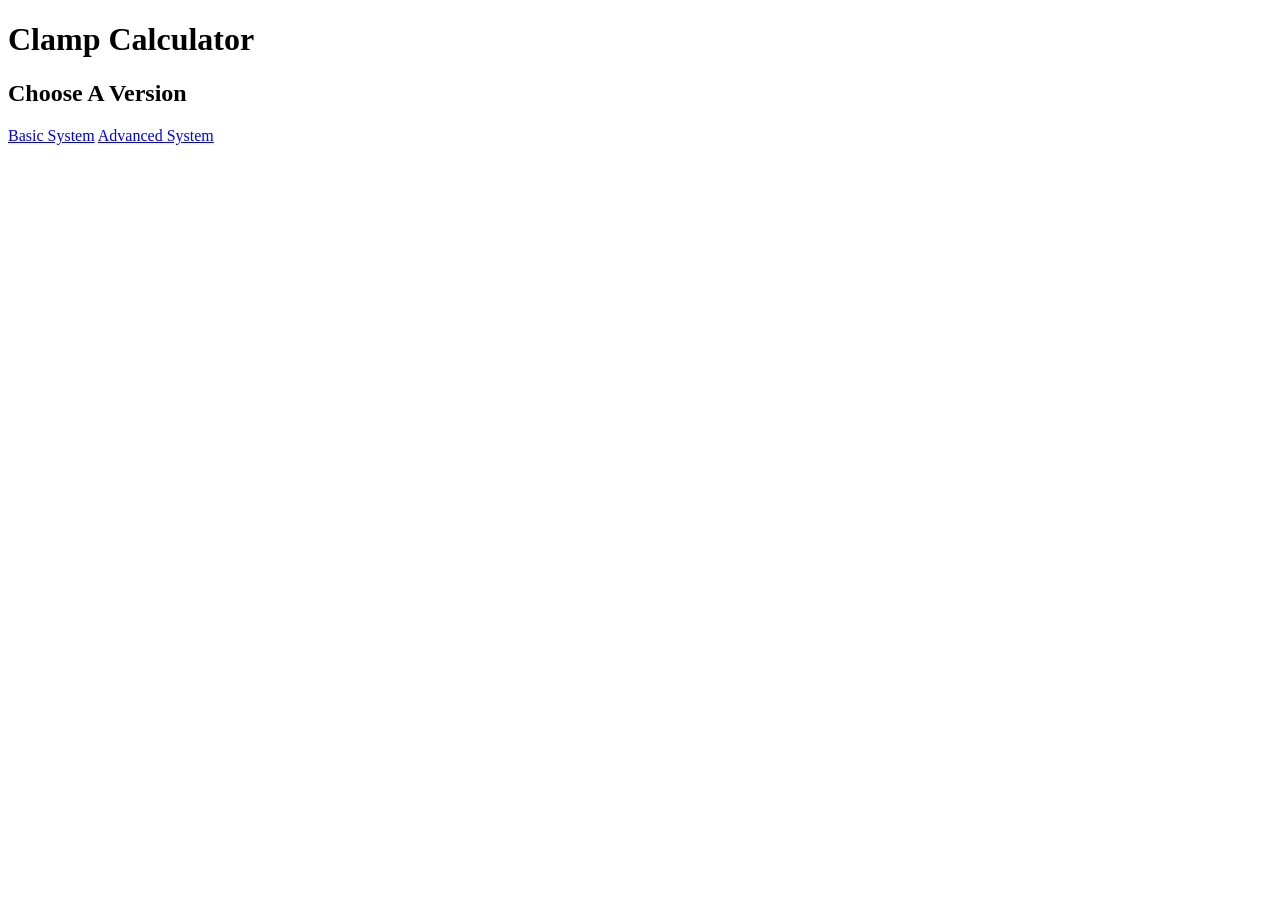
==== clampCalculator/index.html @ 338603c7 "Continued directory rework. Added hub page for clampCalculator to continue local to git transition w" ====
<!doctype html>
<html lang="en">
  <head>
    <meta charset="UTF-8" />
    <meta name="viewport" content="width=device-width, initial-scale=1.0" />
    <title>Clamp Calculator</title>
    <link rel="stylesheet" href="/clampCalculator/styles.css" />
  </head>
  <body>
    <h1>Clamp Calculator</h1>

    <h2>Choose A Version</h2>
    <div>
      <a href="/clampCalculator/basicSystem/index.html">Basic System</a>
      <a href="/clampCalculator/advancedSystem/index.html">Advanced System</a>
    </div>
  </body>
</html>
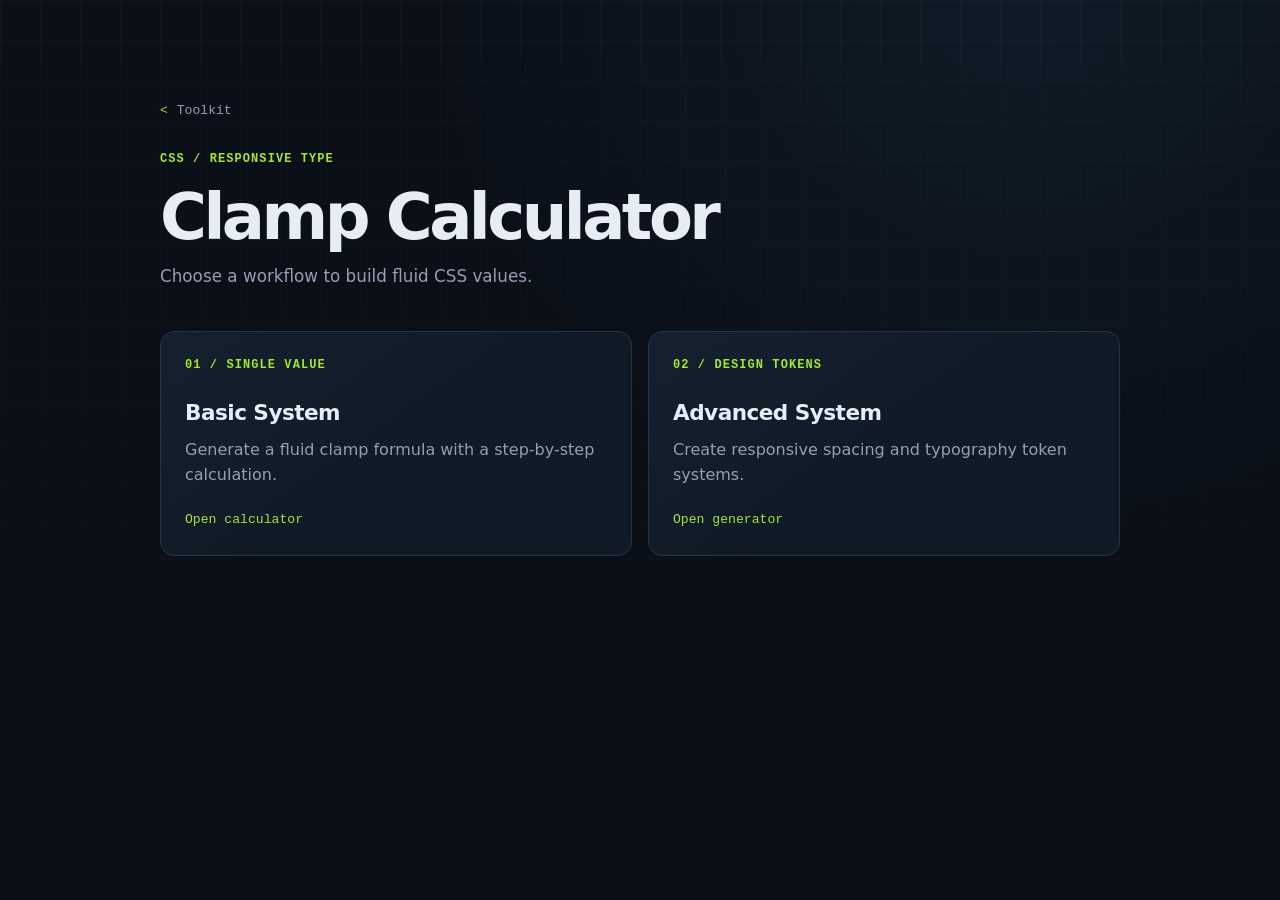
==== commit 0cdbe437: "Refactor HTML structure and styles for the toolkit, enhancing layout and accessibility" ====
--- a/clampCalculator/index.html
+++ b/clampCalculator/index.html
@@ -4,15 +4,35 @@
     <meta charset="UTF-8" />
     <meta name="viewport" content="width=device-width, initial-scale=1.0" />
     <title>Clamp Calculator</title>
-    <link rel="stylesheet" href="/clampCalculator/styles.css" />
+    <link rel="stylesheet" href="../assets/css/style.css" />
   </head>
   <body>
-    <h1>Clamp Calculator</h1>
+    <main class="site-shell">
+      <a class="breadcrumb" href="../index.html">Toolkit</a>
+      <header class="page-header">
+        <p class="eyebrow">CSS / Responsive type</p>
+        <h1>Clamp Calculator</h1>
+        <p class="page-intro">Choose a workflow to build fluid CSS values.</p>
+      </header>
 
-    <h2>Choose A Version</h2>
-    <div>
-      <a href="/clampCalculator/basicSystem/index.html">Basic System</a>
-      <a href="/clampCalculator/advancedSystem/index.html">Advanced System</a>
-    </div>
+      <section class="tool-grid" aria-label="Clamp calculator versions">
+        <a class="tool-card" href="./basicSystem/index.html">
+          <span class="tool-card__index">01 / Single value</span>
+          <span class="tool-card__title">Basic System</span>
+          <span class="tool-card__description">
+            Generate a fluid clamp formula with a step-by-step calculation.
+          </span>
+          <span class="tool-card__action">Open calculator</span>
+        </a>
+        <a class="tool-card" href="./advancedSystem/index.html">
+          <span class="tool-card__index">02 / Design tokens</span>
+          <span class="tool-card__title">Advanced System</span>
+          <span class="tool-card__description">
+            Create responsive spacing and typography token systems.
+          </span>
+          <span class="tool-card__action">Open generator</span>
+        </a>
+      </section>
+    </main>
   </body>
 </html>
--- a/assets/css/style.css
+++ b/assets/css/style.css
@@ -0,0 +1,517 @@
+:root {
+  color-scheme: dark;
+  font-family:
+    Inter, ui-sans-serif, system-ui, -apple-system, BlinkMacSystemFont, "Segoe UI",
+    sans-serif;
+  font-synthesis: none;
+  text-rendering: optimizeLegibility;
+  --page: #0a0f18;
+  --panel: #111a27;
+  --panel-raised: #162231;
+  --border: #263547;
+  --text: #e6edf5;
+  --muted: #91a0b3;
+  --accent: #a3e635;
+  --accent-strong: #bef264;
+  --blue: #70c8ff;
+  --mono: "SFMono-Regular", Consolas, "Liberation Mono", monospace;
+}
+
+* {
+  box-sizing: border-box;
+}
+
+html {
+  min-width: 320px;
+  background:
+    radial-gradient(ellipse at 80% 0%, rgb(33 72 91 / 22%), transparent 42%),
+    var(--page);
+}
+
+body {
+  position: relative;
+  isolation: isolate;
+  max-width: 1200px;
+  min-height: 100vh;
+  margin: 0 auto;
+  padding: clamp(2.5rem, 8vw, 6rem) clamp(1.25rem, 5vw, 3rem);
+  color: var(--text);
+  background: transparent;
+  font-size: 1rem;
+  line-height: 1.65;
+}
+
+body::before {
+  position: fixed;
+  z-index: -1;
+  inset: 0;
+  background-image:
+    linear-gradient(rgb(255 255 255 / 2.2%) 1px, transparent 1px),
+    linear-gradient(90deg, rgb(255 255 255 / 2.2%) 1px, transparent 1px);
+  background-size: 40px 40px;
+  content: "";
+  mask-image: linear-gradient(to bottom, black, transparent 80%);
+  pointer-events: none;
+}
+
+.site-shell {
+  width: min(100%, 960px);
+  margin: 0 auto;
+}
+
+.page-header {
+  margin: 1.75rem 0 2.5rem;
+}
+
+.eyebrow,
+.tool-card__index {
+  color: var(--accent);
+  font-family: var(--mono);
+  font-size: 0.75rem;
+  font-weight: 600;
+  letter-spacing: 0.09em;
+  text-transform: uppercase;
+}
+
+h1,
+h2,
+h3,
+h4,
+p {
+  margin-top: 0;
+}
+
+h1 {
+  margin-bottom: 0.65rem;
+  font-size: clamp(2.25rem, 6vw, 4rem);
+  font-weight: 650;
+  letter-spacing: -0.055em;
+  line-height: 1.1;
+}
+
+h2 {
+  font-size: clamp(1.35rem, 3vw, 1.8rem);
+  letter-spacing: -0.03em;
+}
+
+h3,
+h4 {
+  margin-bottom: 0.65rem;
+}
+
+.page-intro {
+  max-width: 62ch;
+  margin-bottom: 0;
+  color: var(--muted);
+  font-size: 1.05rem;
+}
+
+.breadcrumb {
+  display: inline-flex;
+  align-items: center;
+  color: var(--muted);
+  font-family: var(--mono);
+  font-size: 0.82rem;
+}
+
+.breadcrumb::before {
+  margin-right: 0.55rem;
+  color: var(--accent);
+  content: "<";
+}
+
+.breadcrumb:hover {
+  color: var(--text);
+}
+
+a {
+  color: var(--blue);
+  text-decoration: none;
+}
+
+a:hover {
+  color: var(--accent-strong);
+}
+
+.tool-grid {
+  display: grid;
+  grid-template-columns: repeat(auto-fit, minmax(min(100%, 280px), 1fr));
+  gap: 1rem;
+}
+
+.tool-card {
+  display: flex;
+  min-height: 225px;
+  flex-direction: column;
+  align-items: flex-start;
+  padding: 1.5rem;
+  border: 1px solid var(--border);
+  border-radius: 14px;
+  background:
+    linear-gradient(145deg, rgb(112 200 255 / 4%), transparent 55%),
+    var(--panel);
+  transition:
+    border-color 160ms ease,
+    background-color 160ms ease,
+    transform 160ms ease;
+}
+
+.tool-card:hover {
+  transform: translateY(-3px);
+  border-color: #547044;
+  background-color: var(--panel-raised);
+}
+
+.tool-card__index {
+  margin-bottom: 1.2rem;
+}
+
+.tool-card__title {
+  margin-bottom: 0.5rem;
+  color: var(--text);
+  font-size: 1.35rem;
+  font-weight: 650;
+  letter-spacing: -0.025em;
+}
+
+.tool-card__description {
+  color: var(--muted);
+  line-height: 1.55;
+}
+
+.tool-card__action {
+  margin-top: auto;
+  padding-top: 1.25rem;
+  color: var(--accent);
+  font-family: var(--mono);
+  font-size: 0.82rem;
+}
+
+.form-group {
+  display: grid;
+  grid-template-columns: minmax(0, 1fr) minmax(0, 300px);
+  align-items: center;
+  gap: 1rem;
+  margin-bottom: 0.75rem;
+  padding: 0.85rem 1rem;
+  border: 1px solid var(--border);
+  border-radius: 10px;
+  background: rgb(17 26 39 / 82%);
+}
+
+label {
+  font-weight: 550;
+}
+
+input,
+select,
+button {
+  min-height: 2.75rem;
+  border: 1px solid var(--border);
+  border-radius: 8px;
+  font: inherit;
+}
+
+input,
+select {
+  width: 100%;
+  min-width: 0;
+  padding: 0.55rem 0.75rem;
+  color: var(--text);
+  background: #0b121c;
+  color-scheme: dark;
+}
+
+input[type="checkbox"] {
+  width: 1rem;
+  min-height: 1rem;
+  accent-color: var(--accent);
+  vertical-align: middle;
+}
+
+button {
+  display: inline-flex;
+  align-items: center;
+  justify-content: center;
+  padding: 0.55rem 1rem;
+  color: #17210b;
+  background: var(--accent);
+  border-color: var(--accent);
+  cursor: pointer;
+  font-weight: 650;
+  transition:
+    background-color 160ms ease,
+    border-color 160ms ease,
+    transform 160ms ease;
+}
+
+button:hover {
+  transform: translateY(-1px);
+  border-color: var(--accent-strong);
+  background: var(--accent-strong);
+}
+
+button:active {
+  transform: translateY(0);
+}
+
+:focus-visible {
+  outline: 3px solid var(--blue);
+  outline-offset: 3px;
+}
+
+button:focus:not(:focus-visible),
+a:focus:not(:focus-visible) {
+  outline: none;
+}
+
+.section,
+.output {
+  margin-top: 1rem;
+  padding: clamp(1rem, 3vw, 1.5rem);
+  border: 1px solid var(--border);
+  border-radius: 12px;
+  background: rgb(17 26 39 / 92%);
+}
+
+.section h3 {
+  color: var(--text);
+}
+
+.preset-wrapper,
+.copy-row,
+.copy-box {
+  display: flex;
+  align-items: center;
+  gap: 0.75rem;
+}
+
+.preset-wrapper select {
+  max-width: 280px;
+}
+
+.titles,
+.row {
+  display: grid;
+  grid-template-columns: minmax(0, 1fr) minmax(0, 1fr) auto;
+  align-items: center;
+  gap: 0.75rem;
+}
+
+.titles {
+  margin-bottom: 0.5rem;
+}
+
+.titles h4 {
+  margin-bottom: 0;
+  color: var(--muted);
+  font-family: var(--mono);
+  font-size: 0.75rem;
+  font-weight: 500;
+  text-transform: uppercase;
+}
+
+.row {
+  margin-bottom: 0.5rem;
+}
+
+.row button {
+  width: 2.75rem;
+  padding: 0;
+}
+
+.generate-button {
+  margin: 1rem 0;
+}
+
+.output-container:not(:has(h2)) {
+  display: none;
+}
+
+.output h2 {
+  margin-top: 1.75rem;
+}
+
+.output h2:first-child {
+  margin-top: 0;
+}
+
+.copy-row {
+  align-items: stretch;
+}
+
+.copy-row code {
+  flex: 1;
+  min-width: 0;
+}
+
+.copy-row button,
+.copy-box button {
+  flex: 0 0 auto;
+}
+
+.copy-btn {
+  color: var(--text);
+  border-color: var(--border);
+  background: var(--panel-raised);
+}
+
+.copy-btn:hover {
+  color: var(--text);
+  border-color: #547044;
+  background: #1c2a38;
+}
+
+.step {
+  margin-bottom: 0.75rem;
+  padding: 1rem;
+  border: 1px solid var(--border);
+  border-radius: 9px;
+  color: var(--muted);
+  background: #0d1520;
+}
+
+.step strong {
+  color: var(--text);
+}
+
+code,
+pre {
+  font-family: var(--mono);
+  font-size: 0.88em;
+}
+
+p code {
+  padding: 0.15rem 0.35rem;
+  border: 1px solid var(--border);
+  border-radius: 5px;
+  color: var(--accent-strong);
+  background: #0d1520;
+}
+
+.output code,
+pre,
+.copy-box pre {
+  overflow: auto;
+  padding: 1rem;
+  border: 1px solid var(--border);
+  border-radius: 8px;
+  color: #d7e7f5;
+  background: #080d14;
+  white-space: pre-wrap;
+}
+
+.output code {
+  display: block;
+  white-space: nowrap;
+}
+
+.step pre {
+  margin-bottom: 0;
+}
+
+.modal {
+  position: fixed;
+  z-index: 10;
+  inset: 0;
+  display: flex;
+  align-items: center;
+  justify-content: center;
+  padding: 1rem;
+  background: rgb(3 7 12 / 78%);
+  backdrop-filter: blur(6px);
+}
+
+.modal.hidden {
+  display: none;
+}
+
+.modal-content {
+  position: relative;
+  display: flex;
+  width: min(100%, 600px);
+  max-height: 85vh;
+  flex-direction: column;
+  overflow: hidden;
+  border: 1px solid var(--border);
+  border-radius: 14px;
+  background: var(--panel);
+  box-shadow: 0 24px 80px rgb(0 0 0 / 45%);
+}
+
+.modal-content-inner {
+  overflow-y: auto;
+  padding: 1.5rem;
+}
+
+.close-btn {
+  position: absolute;
+  top: 0.75rem;
+  right: 0.75rem;
+  width: 2.5rem;
+  min-height: 2.5rem;
+  padding: 0;
+  color: var(--muted);
+  border: 0;
+  background: transparent;
+  font-size: 1.35rem;
+}
+
+.close-btn:hover {
+  color: var(--text);
+  background: var(--panel-raised);
+}
+
+[hidden] {
+  display: none !important;
+}
+
+@media (max-width: 600px) {
+  body {
+    padding-top: 2rem;
+    padding-bottom: 3rem;
+  }
+
+  .page-header {
+    margin-bottom: 1.75rem;
+  }
+
+  .form-group {
+    grid-template-columns: 1fr;
+    gap: 0.45rem;
+  }
+
+  .preset-wrapper,
+  .copy-row,
+  .copy-box {
+    align-items: stretch;
+    flex-direction: column;
+  }
+
+  .preset-wrapper select {
+    max-width: none;
+  }
+
+  .titles,
+  .row {
+    gap: 0.5rem;
+  }
+
+  .titles h4 {
+    font-size: 0.65rem;
+  }
+
+  .copy-row button,
+  .copy-box button {
+    align-self: flex-start;
+  }
+}
+
+@media (prefers-reduced-motion: reduce) {
+  *,
+  *::before,
+  *::after {
+    scroll-behavior: auto !important;
+    transition-duration: 0.01ms !important;
+  }
+}
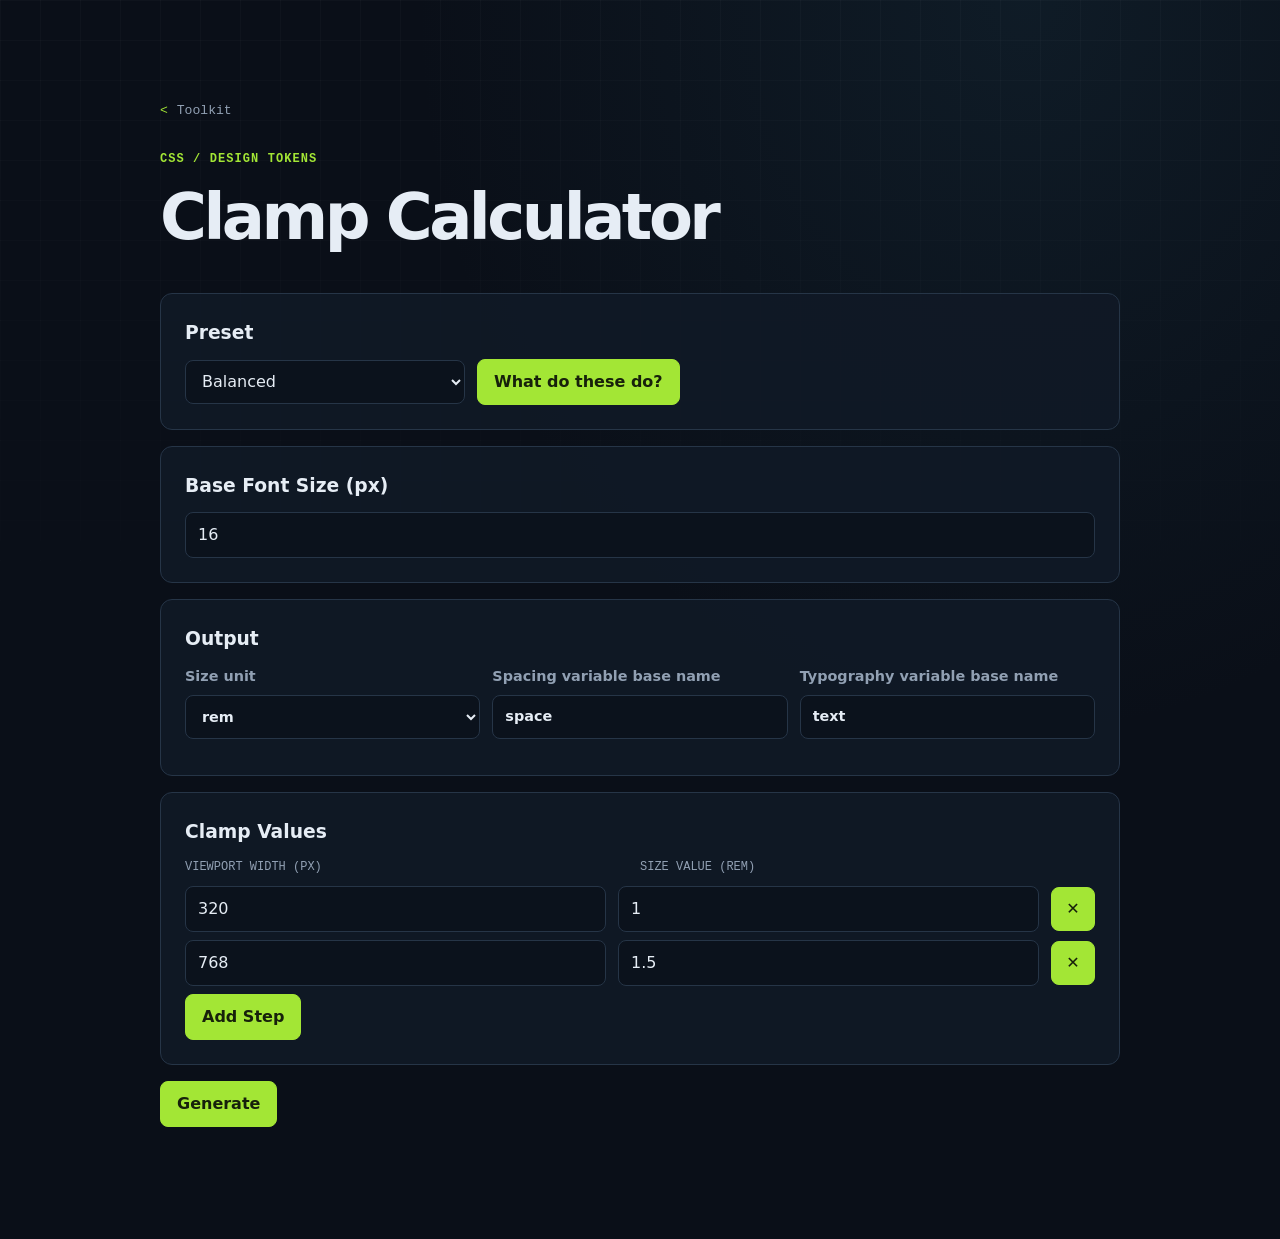
==== commit 2c904c46: "Refactor clamp calculator and add fluid font generator - Removed the basic system clamp calculator f" ====
--- a/clampCalculator/index.html
+++ b/clampCalculator/index.html
@@ -3,36 +3,451 @@
   <head>
     <meta charset="UTF-8" />
     <meta name="viewport" content="width=device-width, initial-scale=1.0" />
+    <meta name="theme-color" content="#0a0f18" />
+    <meta name="apple-mobile-web-app-capable" content="yes" />
+    <meta name="apple-mobile-web-app-title" content="Toolkit" />
+    <meta name="apple-mobile-web-app-status-bar-style" content="black-translucent" />
     <title>Clamp Calculator</title>
+
+    <link rel="icon" href="../assets/favicon.ico" sizes="any" />
+    <link rel="manifest" href="../manifest.webmanifest" />
+    <link rel="apple-touch-icon" href="../assets/pwa-icons/toolkit-apple-touch.png" />
     <link rel="stylesheet" href="../assets/css/style.css" />
+    <script src="../assets/js/pwa.js" defer></script>
   </head>
+
   <body>
     <main class="site-shell">
       <a class="breadcrumb" href="../index.html">Toolkit</a>
       <header class="page-header">
-        <p class="eyebrow">CSS / Responsive type</p>
+        <p class="eyebrow">CSS / Design tokens</p>
         <h1>Clamp Calculator</h1>
-        <p class="page-intro">Choose a workflow to build fluid CSS values.</p>
       </header>
 
-      <section class="tool-grid" aria-label="Clamp calculator versions">
-        <a class="tool-card" href="./basicSystem/index.html">
-          <span class="tool-card__index">01 / Single value</span>
-          <span class="tool-card__title">Basic System</span>
-          <span class="tool-card__description">
-            Generate a fluid clamp formula with a step-by-step calculation.
-          </span>
-          <span class="tool-card__action">Open calculator</span>
-        </a>
-        <a class="tool-card" href="./advancedSystem/index.html">
-          <span class="tool-card__index">02 / Design tokens</span>
-          <span class="tool-card__title">Advanced System</span>
-          <span class="tool-card__description">
-            Create responsive spacing and typography token systems.
-          </span>
-          <span class="tool-card__action">Open generator</span>
-        </a>
-      </section>
+      <!-- PRESET -->
+      <div class="section">
+        <h3>Preset</h3>
+        <div class="preset-wrapper">
+          <select id="preset">
+            <option value="compact">Compact</option>
+            <option value="balanced" selected>Balanced</option>
+            <option value="wide">Wide</option>
+          </select>
+          <button onclick="openPresetModal()">What do these do?</button>
+        </div>
+      </div>
+
+      <!-- BASE FONT -->
+      <div class="section">
+        <h3>Base Font Size (px)</h3>
+        <input type="number" id="base" value="16" />
+      </div>
+
+      <!-- OUTPUT OPTIONS -->
+      <div class="section">
+        <h3>Output</h3>
+        <div class="field-grid">
+          <label
+            >Size unit
+            <select id="unit" onchange="updateUnitLabel()">
+              <option value="rem">rem</option>
+              <option value="px">px</option>
+            </select>
+          </label>
+          <label
+            >Spacing variable base name
+            <input type="text" id="spaceName" value="space" spellcheck="false" />
+          </label>
+          <label
+            >Typography variable base name
+            <input type="text" id="typeName" value="text" spellcheck="false" />
+          </label>
+        </div>
+      </div>
+
+      <!-- INPUT -->
+      <div class="section">
+        <h3>Clamp Values</h3>
+        <div class="titles">
+          <h4>Viewport Width (px)</h4>
+          <h4 id="sizeTitle">Size Value (rem)</h4>
+        </div>
+        <div id="points"></div>
+        <button onclick="addRow()">Add Step</button>
+      </div>
+
+      <button class="generate-button" onclick="generate()">Generate</button>
+
+      <div id="output" class="section output-container"></div>
+
+      <div id="presetModal" class="modal hidden">
+        <div class="modal-content">
+          <button class="close-btn" onclick="closePresetModal()">✕</button>
+
+          <div class="modal-content-inner">
+            <h2>Preset Behavior Explained</h2>
+
+            <p>
+              Presets do NOT change breakpoints or structure. They only adjust
+              the intensity of scaling across the system.
+            </p>
+
+            <hr />
+
+            <h3>Compact</h3>
+            <ul>
+              <li>Reduces spacing growth (0.85×)</li>
+              <li>Reduces typography growth (0.9×)</li>
+              <li>Flatter, denser scaling curve</li>
+            </ul>
+
+            <h3>Balanced (Default)</h3>
+            <ul>
+              <li>No scaling modification (1×)</li>
+              <li>Pure interpolation between breakpoints</li>
+            </ul>
+
+            <h3>Wide</h3>
+            <ul>
+              <li>Increases spacing growth (1.2×)</li>
+              <li>Increases typography growth (1.25×)</li>
+              <li>More aggressive responsive scaling</li>
+            </ul>
+
+            <hr />
+
+            <p>
+              ⚠️ Presets affect slope magnitude only — not the math model itself.
+            </p>
+          </div>
+        </div>
+      </div>
     </main>
+
+    <script>
+      // ----------------------
+      // STATE
+      // ----------------------
+      const uiState = {
+        spaceRoot: true,
+        typeRoot: true,
+      };
+
+      const presets = {
+        compact: { space: 0.85, type: 0.9 },
+        balanced: { space: 1, type: 1 },
+        wide: { space: 1.2, type: 1.25 },
+      };
+
+      // init
+      addRow(320, 1);
+      addRow(768, 1.5);
+
+      function base() {
+        return parseFloat(document.getElementById("base").value);
+      }
+
+      function rem(px) {
+        return px / base();
+      }
+
+      function unit() {
+        return document.getElementById("unit").value;
+      }
+
+      function varBase(id, fallback) {
+        const cleaned = document
+          .getElementById(id)
+          .value.trim()
+          .replace(/^-+/, "")
+          .replace(/[^a-zA-Z0-9_-]+/g, "-");
+        return `--${cleaned || fallback}`;
+      }
+
+      function updateUnitLabel() {
+        document.getElementById("sizeTitle").textContent =
+          `Size Value (${unit()})`;
+      }
+
+      function addRow(px = 1024, val = 2) {
+        const el = document.createElement("div");
+        el.className = "row";
+        el.innerHTML = `
+        <input type="number" value="${px}">
+        <input type="number" value="${val}">
+        <button onclick="this.parentElement.remove()">✕</button>
+    `;
+        document.getElementById("points").appendChild(el);
+      }
+
+      // ----------------------
+      // GENERATE CORE
+      // ----------------------
+      function generate() {
+        const preset = presets[document.getElementById("preset").value];
+
+        const rows = [...document.querySelectorAll("#points .row")];
+        const u = unit();
+        const spaceBase = varBase("spaceName", "space");
+        const typeBase = varBase("typeName", "text");
+
+        // `rem` holds the viewport position in the selected unit (px or rem)
+        const points = rows
+          .map((r) => ({
+            px: +r.children[0].value,
+            val: +r.children[1].value,
+            rem: u === "px" ? +r.children[0].value : rem(+r.children[0].value),
+          }))
+          .filter((p) => !isNaN(p.px) && !isNaN(p.val) && !isNaN(p.rem))
+          .sort((a, b) => a.px - b.px);
+
+        let spaceTokens = [];
+        let typeTokens = [];
+
+        for (let i = 0; i < points.length - 1; i++) {
+          const a = points[i];
+          const b = points[i + 1];
+
+          // =========================
+          // SPACING SYSTEM
+          // =========================
+          const mSpace = (b.val - a.val) / (b.rem - a.rem);
+          const bSpace = a.val - mSpace * a.rem;
+          const vwSpace = mSpace * 100 * preset.space;
+
+          spaceTokens.push({
+            name: `${spaceBase}-${i + 1}`,
+            clamp: `clamp(
+  ${a.val}${u},
+  calc(${vwSpace.toFixed(4)}vw + ${bSpace.toFixed(4)}${u}),
+  ${b.val}${u}
+)`,
+
+            breakdown: {
+              steps: [
+                {
+                  title: u === "px" ? "Viewport positions" : "px → rem conversion",
+                  formula:
+                    u === "px" ? "x = viewport px" : "rem = px ÷ baseFontSize",
+                  explanation:
+                    u === "px"
+                      ? `A: ${a.px}px
+B: ${b.px}px`
+                      : `A: ${a.px}px ÷ base = ${a.rem.toFixed(4)}rem
+B: ${b.px}px ÷ base = ${b.rem.toFixed(4)}rem`,
+                },
+
+                {
+                  title: "Slope (m)",
+                  formula: "m = (y₂ - y₁) ÷ (x₂ - x₁)",
+                  explanation: `m = (${b.val} - ${a.val}) ÷ (${b.rem.toFixed(4)} - ${a.rem.toFixed(4)})
+m = ${mSpace.toFixed(6)}`,
+                },
+
+                {
+                  title: "Intercept (b)",
+                  formula: "b = y₁ - m × x₁",
+                  explanation: `b = ${a.val} - (${mSpace.toFixed(6)} × ${a.rem.toFixed(4)})
+b = ${bSpace.toFixed(6)}`,
+                },
+
+                {
+                  title: "VW conversion",
+                  formula: "vw = m × 100 × multiplier",
+                  explanation: `vw = ${mSpace.toFixed(6)} × 100 × ${preset.space}
+vw = ${vwSpace.toFixed(4)}vw`,
+                },
+
+                {
+                  title: "Final clamp",
+                  formula: "clamp(min, calc(vw + b), max)",
+                  explanation: `clamp(${a.val}${u}, calc(${vwSpace.toFixed(4)}vw + ${bSpace.toFixed(6)}${u}), ${b.val}${u})`,
+                },
+              ],
+            },
+          });
+
+          // =========================
+          // TYPOGRAPHY SYSTEM
+          // =========================
+          const aT = a.val * preset.type;
+          const bT = b.val * preset.type;
+
+          const mType = (bT - aT) / (b.rem - a.rem);
+          const bType = aT - mType * a.rem;
+          const vwType = mType * 100;
+
+          typeTokens.push({
+            name: `${typeBase}-${i + 1}`,
+            clamp: `clamp(
+  ${aT.toFixed(2)}${u},
+  calc(${vwType.toFixed(4)}vw + ${bType.toFixed(4)}${u}),
+  ${bT.toFixed(2)}${u}
+)`,
+
+            breakdown: {
+              steps: [
+                {
+                  title: "Typography scaling",
+                  formula: "value × typeMultiplier",
+                  explanation: `A: ${a.val} × ${preset.type} = ${aT.toFixed(2)}${u}
+B: ${b.val} × ${preset.type} = ${bT.toFixed(2)}${u}`,
+                },
+
+                {
+                  title: "Slope (m)",
+                  formula: "m = (y₂ - y₁) ÷ (x₂ - x₁)",
+                  explanation: `m = (${bT.toFixed(2)} - ${aT.toFixed(2)}) ÷ (${b.rem.toFixed(4)} - ${a.rem.toFixed(4)})
+m = ${mType.toFixed(6)}`,
+                },
+
+                {
+                  title: "Intercept (b)",
+                  formula: "b = y₁ - m × x₁",
+                  explanation: `b = ${aT.toFixed(2)} - (${mType.toFixed(6)} × ${a.rem.toFixed(4)})
+b = ${bType.toFixed(6)}`,
+                },
+
+                {
+                  title: "VW conversion",
+                  formula: "vw = m × 100",
+                  explanation: `vw = ${mType.toFixed(6)} × 100
+vw = ${vwType.toFixed(4)}vw`,
+                },
+
+                {
+                  title: "Final clamp",
+                  formula: "clamp(min, calc(vw + b), max)",
+                  explanation: `clamp(${aT.toFixed(2)}${u}, calc(${vwType.toFixed(4)}vw + ${bType.toFixed(6)}${u}), ${bT.toFixed(2)}${u})`,
+                },
+              ],
+            },
+          });
+        }
+
+        render(spaceTokens, typeTokens);
+      }
+      // ----------------------
+      // RENDER
+      // ----------------------
+      function render(space, type) {
+        const spaceWrap = document.getElementById("spaceRoot")?.checked ?? true;
+        const typeWrap = document.getElementById("typeRoot")?.checked ?? true;
+
+        const spaceCSS = space
+          .map((t) => `  ${t.name}: ${t.clamp};`)
+          .join("\n");
+        const typeCSS = type.map((t) => `  ${t.name}: ${t.clamp};`).join("\n");
+
+        const spaceOut = spaceWrap ? `:root {\n${spaceCSS}\n}` : spaceCSS;
+        const typeOut = typeWrap ? `:root {\n${typeCSS}\n}` : typeCSS;
+
+        document.getElementById("output").innerHTML = `
+
+<h2>Spacing Tokens</h2>
+<label><input type="checkbox" id="spaceRoot" ${spaceWrap ? "checked" : ""} onchange="generate()"> :root wrapper</label>
+
+<div class="copy-box">
+<pre id="spaceCode">${spaceOut}</pre>
+<button onclick="copy('spaceCode')">Copy</button>
+</div>
+
+<h2>Typography Tokens</h2>
+<label><input type="checkbox" id="typeRoot" ${typeWrap ? "checked" : ""} onchange="generate()"> :root wrapper</label>
+
+<div class="copy-box">
+<pre id="typeCode">${typeOut}</pre>
+<button onclick="copy('typeCode')">Copy</button>
+</div>
+
+<details class="accordion">
+<summary>Spacing Breakdown</summary>
+<div class="accordion__body">
+
+${space
+  .map(
+    (t, i) => `
+<div class="section">
+<strong>Space ${i + 1}</strong><br><br>
+
+${t.breakdown.steps
+  .map(
+    (step) => `
+<b>${step.title}</b><br>
+Formula: <code>${step.formula}</code><br>
+<pre>${step.explanation}</pre><br>
+`,
+  )
+  .join("")}
+
+</div>
+`,
+  )
+  .join("")}
+
+</div>
+</details>
+
+<details class="accordion">
+<summary>Typography Breakdown</summary>
+<div class="accordion__body">
+
+${type
+  .map(
+    (t, i) => `
+<div class="section">
+<strong>Text ${i + 1}</strong><br><br>
+
+${t.breakdown.steps
+  .map(
+    (step) => `
+<b>${step.title}</b><br>
+Formula: <code>${step.formula}</code><br>
+<pre>${step.explanation}</pre><br>
+`,
+  )
+  .join("")}
+
+</div>
+`,
+  )
+  .join("")}
+</div>
+</details>
+`;
+      }
+
+      // ----------------------
+      // UI helpers
+      // ----------------------
+      function toggle(key, val) {
+        uiState[key] = val;
+        generate();
+      }
+
+      function presetSelect() {
+        return document.getElementById("preset");
+      }
+
+      function copy(id) {
+        navigator.clipboard.writeText(document.getElementById(id).innerText);
+      }
+
+      function openPresetModal() {
+        document.getElementById("presetModal").classList.remove("hidden");
+      }
+
+      function closePresetModal() {
+        document.getElementById("presetModal").classList.add("hidden");
+      }
+
+      // click outside to close
+      document.addEventListener("click", (e) => {
+        const modal = document.getElementById("presetModal");
+        if (e.target === modal) {
+          closePresetModal();
+        }
+      });
+    </script>
   </body>
 </html>
--- a/assets/css/style.css
+++ b/assets/css/style.css
@@ -514,4 +514,50 @@
     scroll-behavior: auto !important;
     transition-duration: 0.01ms !important;
   }
-}+}
+.accordion {
+  margin-top: 1rem;
+  border: 1px solid var(--border);
+  border-radius: 12px;
+  background: rgb(17 26 39 / 92%);
+}
+
+.accordion > summary {
+  padding: 1rem 1.25rem;
+  color: var(--text);
+  cursor: pointer;
+  font-size: 1.1rem;
+  font-weight: 650;
+}
+
+.accordion[open] > summary {
+  border-bottom: 1px solid var(--border);
+}
+
+.accordion__body {
+  padding: 1rem 1.25rem 1.25rem;
+}
+
+.accordion__body .section {
+  margin-top: 0;
+  margin-bottom: 0.75rem;
+}
+
+.field-grid {
+  display: grid;
+  grid-template-columns: repeat(auto-fit, minmax(160px, 1fr));
+  gap: 0.75rem;
+  margin-bottom: 0.75rem;
+}
+
+.field-grid label {
+  display: grid;
+  gap: 0.35rem;
+  color: var(--muted);
+  font-size: 0.9rem;
+}
+
+.type-sample {
+  margin: 0.25rem 0 0.75rem;
+  color: var(--text);
+}
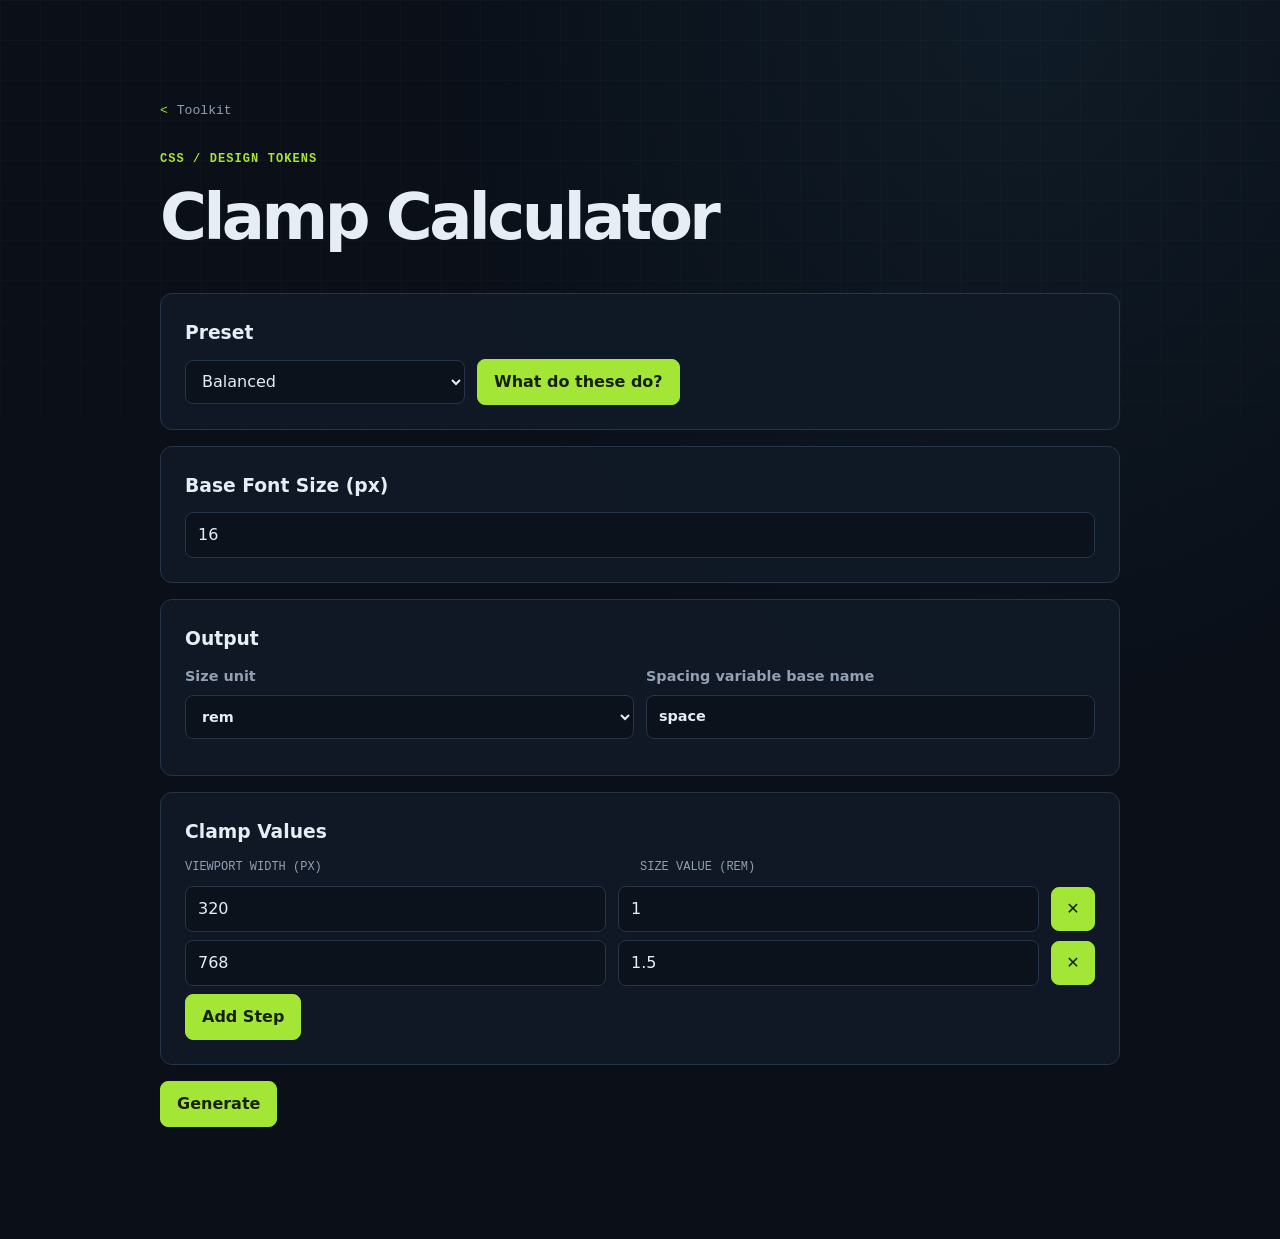
==== commit a1ca6ffe: "Removed typography from clamp calculator due to implementation of fluid font generator." ====
--- a/clampCalculator/index.html
+++ b/clampCalculator/index.html
@@ -58,10 +58,6 @@
             >Spacing variable base name
             <input type="text" id="spaceName" value="space" spellcheck="false" />
           </label>
-          <label
-            >Typography variable base name
-            <input type="text" id="typeName" value="text" spellcheck="false" />
-          </label>
         </div>
       </div>
 
@@ -97,7 +93,6 @@
             <h3>Compact</h3>
             <ul>
               <li>Reduces spacing growth (0.85×)</li>
-              <li>Reduces typography growth (0.9×)</li>
               <li>Flatter, denser scaling curve</li>
             </ul>
 
@@ -110,7 +105,6 @@
             <h3>Wide</h3>
             <ul>
               <li>Increases spacing growth (1.2×)</li>
-              <li>Increases typography growth (1.25×)</li>
               <li>More aggressive responsive scaling</li>
             </ul>
 
@@ -128,15 +122,10 @@
       // ----------------------
       // STATE
       // ----------------------
-      const uiState = {
-        spaceRoot: true,
-        typeRoot: true,
-      };
-
       const presets = {
-        compact: { space: 0.85, type: 0.9 },
-        balanced: { space: 1, type: 1 },
-        wide: { space: 1.2, type: 1.25 },
+        compact: { space: 0.85 },
+        balanced: { space: 1 },
+        wide: { space: 1.2 },
       };
 
       // init
@@ -189,7 +178,6 @@
         const rows = [...document.querySelectorAll("#points .row")];
         const u = unit();
         const spaceBase = varBase("spaceName", "space");
-        const typeBase = varBase("typeName", "text");
 
         // `rem` holds the viewport position in the selected unit (px or rem)
         const points = rows
@@ -200,9 +188,7 @@
           }))
           .filter((p) => !isNaN(p.px) && !isNaN(p.val) && !isNaN(p.rem))
           .sort((a, b) => a.px - b.px);
-
         let spaceTokens = [];
-        let typeTokens = [];
 
         for (let i = 0; i < points.length - 1; i++) {
           const a = points[i];
@@ -266,81 +252,21 @@
               ],
             },
           });
-
-          // =========================
-          // TYPOGRAPHY SYSTEM
-          // =========================
-          const aT = a.val * preset.type;
-          const bT = b.val * preset.type;
-
-          const mType = (bT - aT) / (b.rem - a.rem);
-          const bType = aT - mType * a.rem;
-          const vwType = mType * 100;
-
-          typeTokens.push({
-            name: `${typeBase}-${i + 1}`,
-            clamp: `clamp(
-  ${aT.toFixed(2)}${u},
-  calc(${vwType.toFixed(4)}vw + ${bType.toFixed(4)}${u}),
-  ${bT.toFixed(2)}${u}
-)`,
-
-            breakdown: {
-              steps: [
-                {
-                  title: "Typography scaling",
-                  formula: "value × typeMultiplier",
-                  explanation: `A: ${a.val} × ${preset.type} = ${aT.toFixed(2)}${u}
-B: ${b.val} × ${preset.type} = ${bT.toFixed(2)}${u}`,
-                },
-
-                {
-                  title: "Slope (m)",
-                  formula: "m = (y₂ - y₁) ÷ (x₂ - x₁)",
-                  explanation: `m = (${bT.toFixed(2)} - ${aT.toFixed(2)}) ÷ (${b.rem.toFixed(4)} - ${a.rem.toFixed(4)})
-m = ${mType.toFixed(6)}`,
-                },
-
-                {
-                  title: "Intercept (b)",
-                  formula: "b = y₁ - m × x₁",
-                  explanation: `b = ${aT.toFixed(2)} - (${mType.toFixed(6)} × ${a.rem.toFixed(4)})
-b = ${bType.toFixed(6)}`,
-                },
-
-                {
-                  title: "VW conversion",
-                  formula: "vw = m × 100",
-                  explanation: `vw = ${mType.toFixed(6)} × 100
-vw = ${vwType.toFixed(4)}vw`,
-                },
-
-                {
-                  title: "Final clamp",
-                  formula: "clamp(min, calc(vw + b), max)",
-                  explanation: `clamp(${aT.toFixed(2)}${u}, calc(${vwType.toFixed(4)}vw + ${bType.toFixed(6)}${u}), ${bT.toFixed(2)}${u})`,
-                },
-              ],
-            },
-          });
         }
 
-        render(spaceTokens, typeTokens);
+        render(spaceTokens);
       }
       // ----------------------
       // RENDER
       // ----------------------
-      function render(space, type) {
+      function render(space) {
         const spaceWrap = document.getElementById("spaceRoot")?.checked ?? true;
-        const typeWrap = document.getElementById("typeRoot")?.checked ?? true;
 
         const spaceCSS = space
           .map((t) => `  ${t.name}: ${t.clamp};`)
           .join("\n");
-        const typeCSS = type.map((t) => `  ${t.name}: ${t.clamp};`).join("\n");
 
         const spaceOut = spaceWrap ? `:root {\n${spaceCSS}\n}` : spaceCSS;
-        const typeOut = typeWrap ? `:root {\n${typeCSS}\n}` : typeCSS;
 
         document.getElementById("output").innerHTML = `
 
@@ -350,14 +276,6 @@
 <div class="copy-box">
 <pre id="spaceCode">${spaceOut}</pre>
 <button onclick="copy('spaceCode')">Copy</button>
-</div>
-
-<h2>Typography Tokens</h2>
-<label><input type="checkbox" id="typeRoot" ${typeWrap ? "checked" : ""} onchange="generate()"> :root wrapper</label>
-
-<div class="copy-box">
-<pre id="typeCode">${typeOut}</pre>
-<button onclick="copy('typeCode')">Copy</button>
 </div>
 
 <details class="accordion">
@@ -384,34 +302,6 @@
 `,
   )
   .join("")}
-
-</div>
-</details>
-
-<details class="accordion">
-<summary>Typography Breakdown</summary>
-<div class="accordion__body">
-
-${type
-  .map(
-    (t, i) => `
-<div class="section">
-<strong>Text ${i + 1}</strong><br><br>
-
-${t.breakdown.steps
-  .map(
-    (step) => `
-<b>${step.title}</b><br>
-Formula: <code>${step.formula}</code><br>
-<pre>${step.explanation}</pre><br>
-`,
-  )
-  .join("")}
-
-</div>
-`,
-  )
-  .join("")}
 </div>
 </details>
 `;
@@ -420,11 +310,6 @@
       // ----------------------
       // UI helpers
       // ----------------------
-      function toggle(key, val) {
-        uiState[key] = val;
-        generate();
-      }
-
       function presetSelect() {
         return document.getElementById("preset");
       }
--- a/assets/css/style.css
+++ b/assets/css/style.css
@@ -561,3 +561,131 @@
   margin: 0.25rem 0 0.75rem;
   color: var(--text);
 }
+
+.typography-options {
+  margin: 0.75rem 0 1rem;
+}
+
+.typography-options + label {
+  display: block;
+  margin-top: 0.75rem;
+}
+
+.option-note {
+  color: var(--muted);
+  font-size: 0.9rem;
+}
+
+.margin-fields {
+  display: grid;
+  grid-template-columns: repeat(2, minmax(0, 1fr));
+  gap: 0.5rem;
+}
+
+.margin-fields label {
+  color: var(--muted);
+  font-size: 0.8rem;
+}
+
+.preview-toggle {
+  display: block;
+  margin-bottom: 0.5rem;
+}
+
+.preview-toolbar {
+  display: flex;
+  flex-wrap: wrap;
+  justify-content: space-between;
+  gap: 0.25rem 1rem;
+  margin-bottom: 0.75rem;
+  color: var(--muted);
+  font-size: 0.85rem;
+}
+
+.preview-toolbar strong {
+  color: var(--accent);
+  font-family: var(--mono);
+}
+
+.preview-ruler {
+  position: relative;
+  height: 44px;
+  border: 1px solid var(--border);
+  border-radius: 8px;
+  background: var(--panel-raised);
+  touch-action: none;
+  cursor: pointer;
+}
+
+.preview-handle {
+  position: absolute;
+  z-index: 1;
+  top: 0;
+  bottom: 0;
+  left: var(--preview-position);
+  width: 28px;
+  min-height: 40px;
+  padding: 0;
+  border: 0;
+  border-radius: 0;
+  background: transparent;
+  cursor: ew-resize;
+  touch-action: none;
+  transform: translateX(var(--preview-offset));
+}
+
+.preview-handle span {
+  display: block;
+  width: 4px;
+  height: 100%;
+  margin: auto;
+  border-radius: 4px;
+  background: var(--accent);
+}
+
+.preview-handle:hover {
+  background: rgb(163 230 53 / 15%);
+}
+
+.preview-handle:hover,
+.preview-handle:active {
+  transform: translateX(var(--preview-offset));
+}
+
+.preview-limits {
+  display: flex;
+  justify-content: space-between;
+  margin: 0.25rem 0 0.75rem;
+  color: var(--muted);
+  font-family: var(--mono);
+  font-size: 0.8rem;
+}
+
+.preview-stage {
+  overflow-x: auto;
+}
+
+.preview-frame {
+  display: flow-root;
+  overflow: hidden;
+  container-type: inline-size;
+  outline: 1px solid var(--border);
+  background: var(--panel);
+}
+
+.preview-sample {
+  display: flow-root;
+  border-bottom: 1px solid var(--muted);
+}
+
+.preview-sample:first-child {
+  border-top: 1px solid var(--muted);
+}
+
+.preview-sample--margin {
+  background: rgb(255 166 75 / 35%);
+}
+
+.type-sample--line-height {
+  background: rgb(112 200 255 / 35%);
+}
